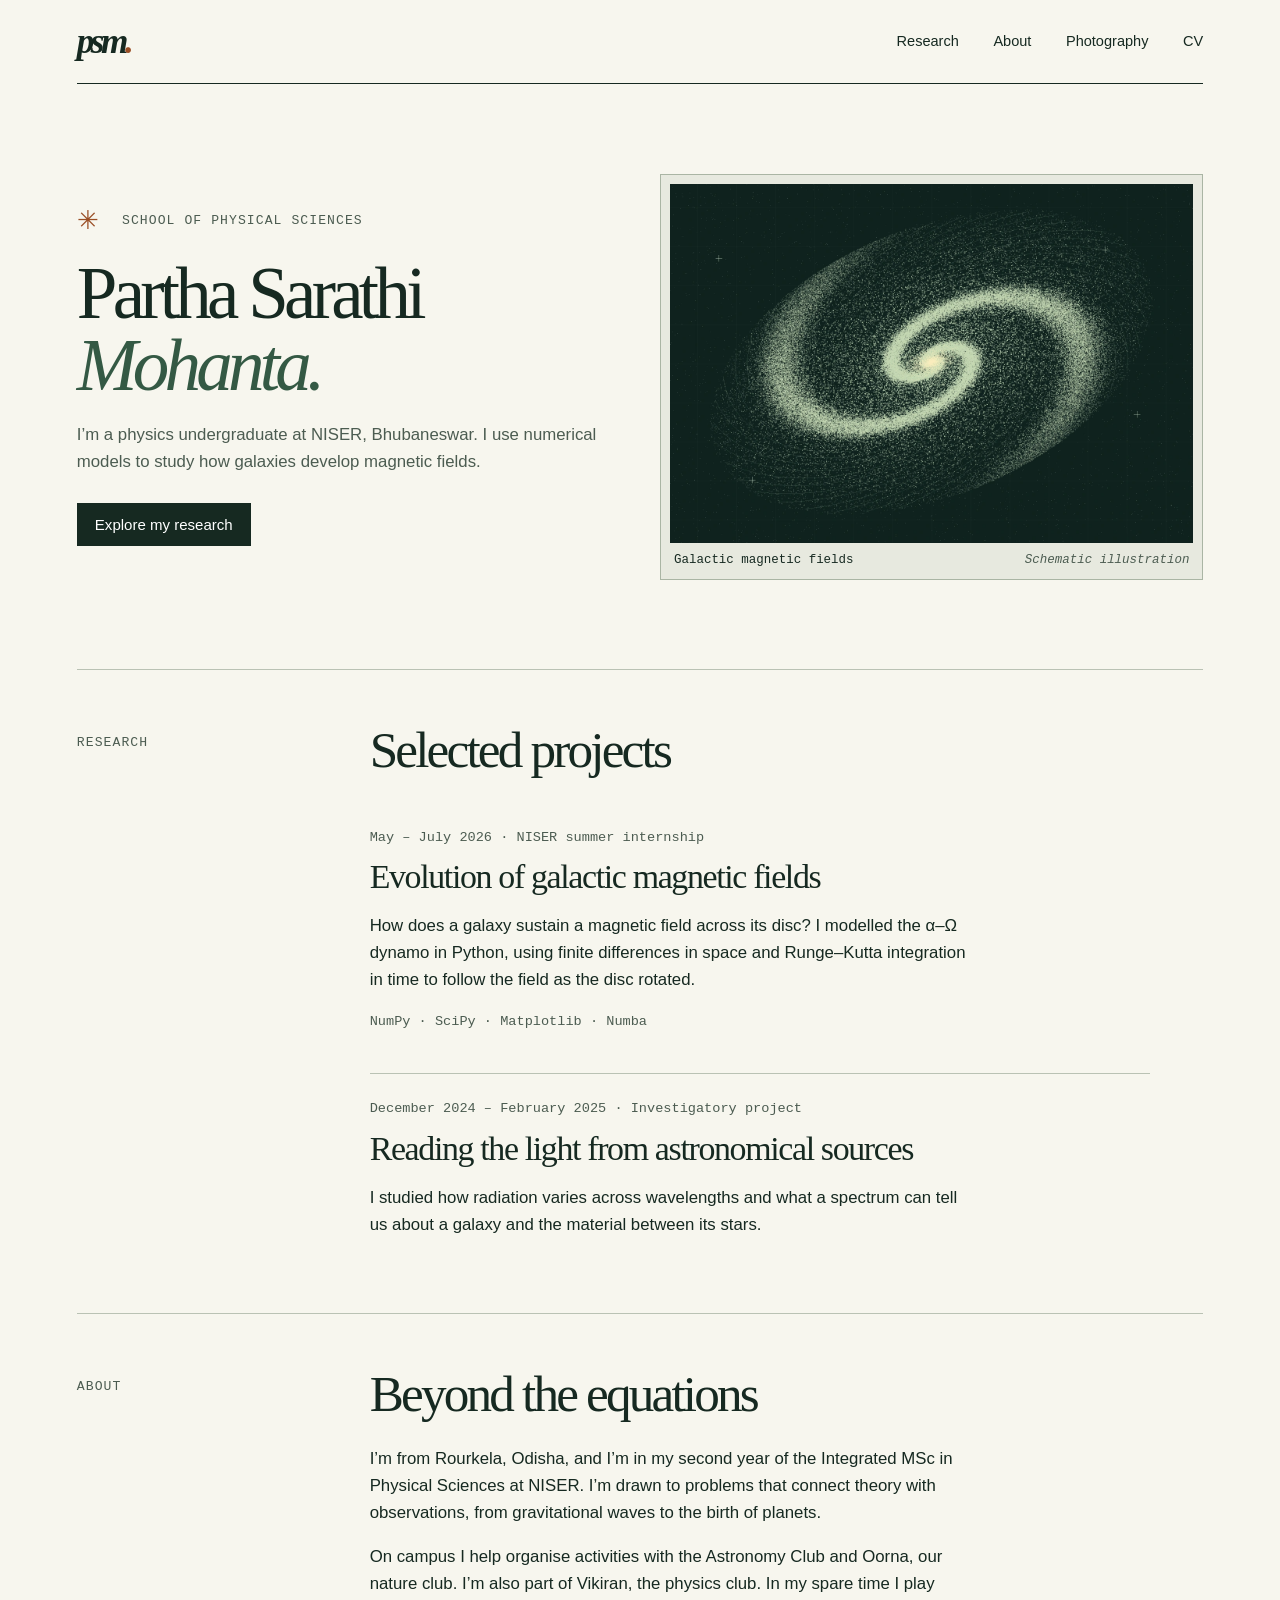
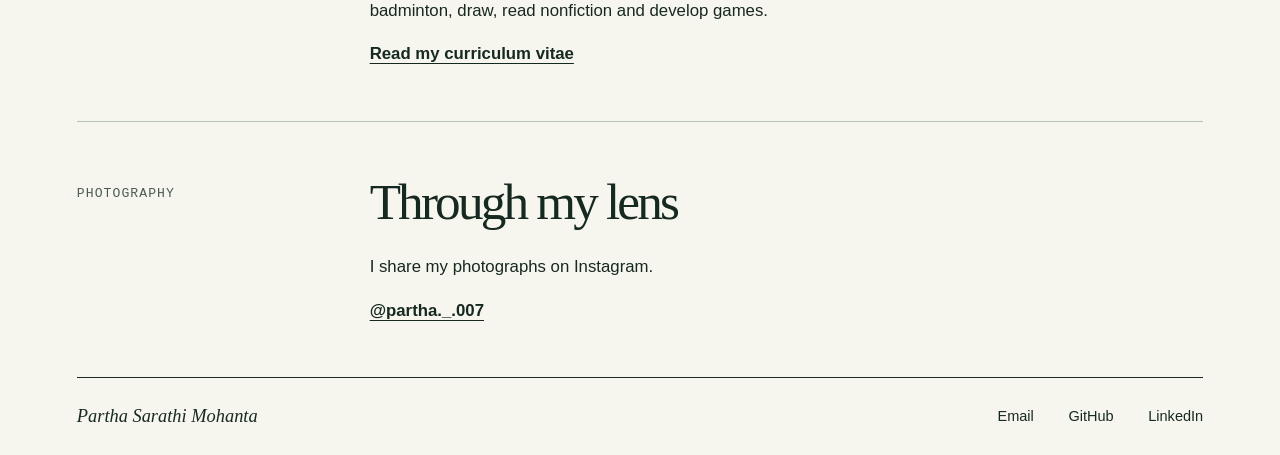
==== index.html @ 34f89f82 "Add personal portfolio, printable CV and galactic field illustration" ====
<!doctype html><html lang="en"><head><meta charset="utf-8"><meta name="viewport" content="width=device-width,initial-scale=1"><meta name="theme-color" content="#f7f6ee"><meta name="description" content="Partha Sarathi Mohanta studies computational astrophysics at NISER. Research, photography, and curriculum vitae."><title>Partha Sarathi Mohanta · Physics & Photography</title><link rel="stylesheet" href="style.css"></head><body>
<a class="skip" href="#main">Skip to content</a><header><a class="mark" href="index.html" aria-label="Partha Sarathi Mohanta home">psm<span>.</span></a><nav aria-label="Main"><a href="#research">Research</a><a href="#about">About</a><a href="#photography">Photography</a><a href="cv.html">CV</a></nav></header>
<main id="main"><section class="hero"><div class="intro"><p class="meta"><b class="cross">✳</b> School of Physical Sciences</p><h1>Partha Sarathi<br><em>Mohanta.</em></h1><p class="bio">I’m a physics undergraduate at NISER, Bhubaneswar. I use numerical models to study how galaxies develop magnetic fields.</p><a class="button" href="#research">Explore my research</a></div><figure><img width="1340" height="920" src="assets/spiral.webp" alt="Two pale spiral arms winding through a tilted galactic disc, traced by curved field lines."><figcaption><span>Galactic magnetic fields</span><i>Schematic illustration</i></figcaption></figure></section>
<section class="section" id="research"><p class="meta">Research</p><div><h2>Selected projects</h2><article><small>May – July 2026 · NISER summer internship</small><h3>Evolution of galactic magnetic fields</h3><p>How does a galaxy sustain a magnetic field across its disc? I modelled the α–Ω dynamo in Python, using finite differences in space and Runge–Kutta integration in time to follow the field as the disc rotated.</p><p class="methods">NumPy · SciPy · Matplotlib · Numba</p></article><article><small>December 2024 – February 2025 · Investigatory project</small><h3>Reading the light from astronomical sources</h3><p>I studied how radiation varies across wavelengths and what a spectrum can tell us about a galaxy and the material between its stars.</p></article></div></section>
<section class="section" id="about"><p class="meta">About</p><div><h2>Beyond the equations</h2><p>I’m from Rourkela, Odisha, and I’m in my second year of the Integrated MSc in Physical Sciences at NISER. I’m drawn to problems that connect theory with observations, from gravitational waves to the birth of planets.</p><p>On campus I help organise activities with the Astronomy Club and Oorna, our nature club. I’m also part of Vikiran, the physics club. In my spare time I play badminton, draw, read nonfiction and develop games.</p><a class="textlink" href="cv.html">Read my curriculum vitae</a></div></section>
<section class="section" id="photography"><p class="meta">Photography</p><div><h2>Through my lens</h2><p>I share my photographs on Instagram.</p><a class="textlink" href="https://www.instagram.com/partha._.007/">@partha._.007</a></div></section></main><footer><span>Partha Sarathi Mohanta</span><div><a href="mailto:parthas.mohanta@niser.ac.in">Email</a><a href="https://github.com/ParthaXD">GitHub</a><a href="https://www.linkedin.com/in/partha">LinkedIn</a></div></footer></body></html>
---- style.css ----
:root{--paper:#f7f6ee;--ink:#162921;--muted:#4c5c51;--line:#bac2b4;--accent:#9a4e25}*{box-sizing:border-box}body{margin:0 auto;max-width:1540px;padding:0 clamp(1.2rem,6vw,7rem);background:var(--paper);color:var(--ink);font:1.05rem/1.6 "Helvetica Neue",Arial,sans-serif}a{color:inherit;text-underline-offset:.25em}a:hover{color:var(--accent)}a:focus-visible{outline:3px solid #a45325;outline-offset:5px}.skip{position:absolute;top:-6em}.skip:focus{top:1em;background:white;z-index:1}header,footer,nav,footer div{display:flex;align-items:center;justify-content:space-between}header{min-height:84px;border-bottom:1px solid var(--ink)}.mark{font:bold italic 2.2rem/1 Georgia,serif;letter-spacing:-.1em;text-decoration:none}.mark span,.cross{color:var(--accent)}nav,footer div{gap:clamp(.8rem,2.7vw,2.8rem)}nav a,footer a{font-size:.91rem;text-decoration:none}.hero{display:grid;grid-template-columns:1fr 1.03fr;gap:5%;align-items:center;padding:clamp(3rem,7vw,7rem) 0}.meta,small,.methods,figcaption{font-family:"Courier New",monospace}.meta{font-size:.82rem;letter-spacing:.08em;text-transform:uppercase;color:var(--muted);margin:0}.cross{font:1.65rem/1 Georgia;vertical-align:middle;margin-right:.5em}h1,h2,h3{font-family:Georgia,"Times New Roman",serif;font-weight:400}h1{font-size:clamp(3.35rem,5.7vw,6.1rem);letter-spacing:-.065em;line-height:.98;margin:.34em 0 .28em}h1 em{font-weight:400;color:#345944}.bio{max-width:34em;color:var(--muted)}.button{display:inline-block;margin-top:.7em;padding:.65em 1.2em;background:var(--ink);color:white;text-decoration:none;font-size:.94rem}.button:hover{background:#395740;color:white}figure{margin:0;padding:9px 9px 0;background:#e7e9df;border:1px solid #aab5a4}figure img{display:block;width:100%;height:auto}figcaption{display:flex;justify-content:space-between;flex-wrap:wrap;gap:.2em .7em;padding:.65em .3em;font-size:.78rem}figcaption i{color:var(--muted)}.section{display:grid;grid-template-columns:26% 1fr;border-top:1px solid var(--line);padding:3.3rem 0;scroll-margin-top:1rem}.section>.meta{padding-top:.65em}.section>div{max-width:780px}h2{font-size:clamp(2.6rem,4vw,4rem);line-height:1.05;letter-spacing:-.055em;margin:0 0 .5em}h3{font-size:clamp(1.6rem,2.65vw,2.6rem);line-height:1.14;letter-spacing:-.04em;margin:.25em 0}article{padding:1.25rem 0 .3rem}article+article{border-top:1px solid var(--line);margin-top:1.4rem}small,.methods{font-size:.85rem;color:var(--muted)}p{max-width:65ch}.textlink{font-weight:600}.cv{max-width:800px;margin:3rem auto}.cv h1{font-size:3.4rem}.cv h2{font-size:2rem;margin-top:1.2em}footer{border-top:1px solid var(--ink);padding:1.6em 0;gap:1em;flex-wrap:wrap}footer>span{font:italic 1.15rem Georgia}@media(max-width:780px){.hero{grid-template-columns:1fr;gap:2rem}.section{grid-template-columns:1fr;gap:1rem}header{min-height:68px}h1{font-size:clamp(3.5rem,10vw,5rem)}figure{max-width:650px}nav a{font-size:.85rem}.section{padding:2.4rem 0}}@media(max-width:350px){header{align-items:flex-start;flex-direction:column;padding:.6rem 0;gap:.5rem}}@media print{header,footer,.skip,.print{display:none}body{background:white;font-size:10pt}.cv{margin:0}.cv h2{break-after:avoid}}
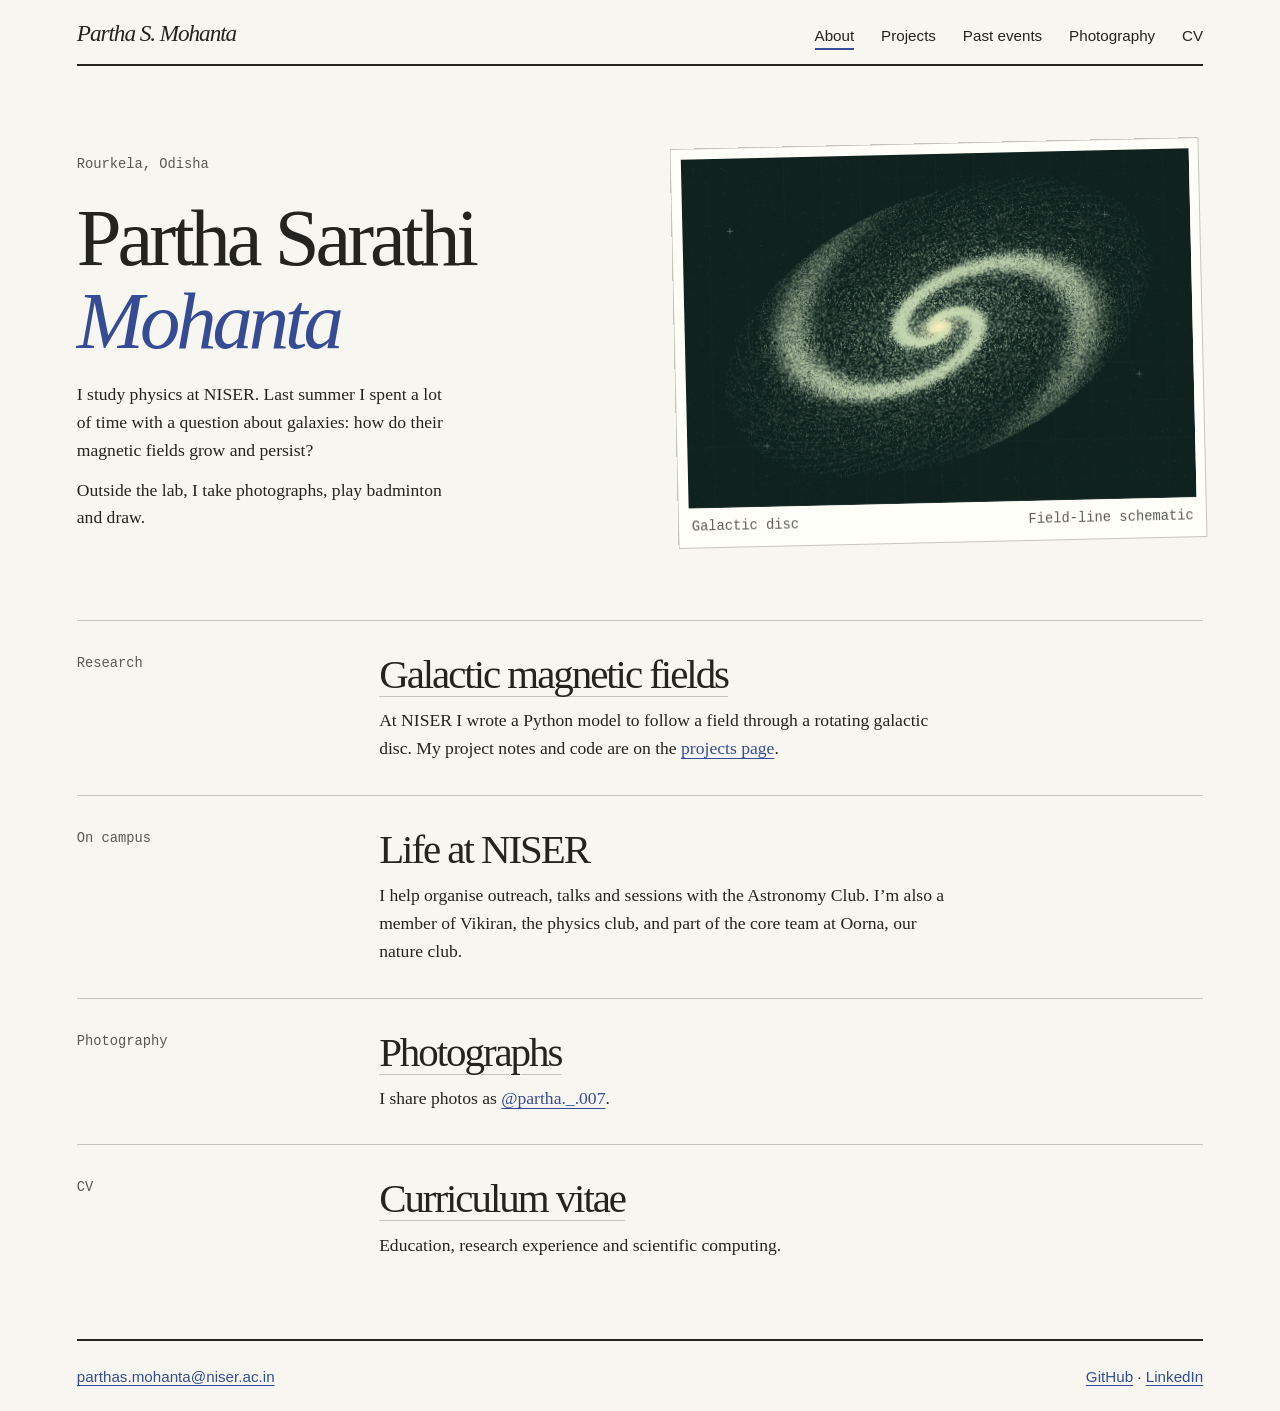
==== commit 30c52bba: "Rework portfolio navigation, add editable archives and remove grades" ====
--- a/index.html
+++ b/index.html
@@ -1,6 +1,35 @@
-<!doctype html><html lang="en"><head><meta charset="utf-8"><meta name="viewport" content="width=device-width,initial-scale=1"><meta name="theme-color" content="#f7f6ee"><meta name="description" content="Partha Sarathi Mohanta studies computational astrophysics at NISER. Research, photography, and curriculum vitae."><title>Partha Sarathi Mohanta · Physics & Photography</title><link rel="stylesheet" href="style.css"></head><body>
-<a class="skip" href="#main">Skip to content</a><header><a class="mark" href="index.html" aria-label="Partha Sarathi Mohanta home">psm<span>.</span></a><nav aria-label="Main"><a href="#research">Research</a><a href="#about">About</a><a href="#photography">Photography</a><a href="cv.html">CV</a></nav></header>
-<main id="main"><section class="hero"><div class="intro"><p class="meta"><b class="cross">✳</b> School of Physical Sciences</p><h1>Partha Sarathi<br><em>Mohanta.</em></h1><p class="bio">I’m a physics undergraduate at NISER, Bhubaneswar. I use numerical models to study how galaxies develop magnetic fields.</p><a class="button" href="#research">Explore my research</a></div><figure><img width="1340" height="920" src="assets/spiral.webp" alt="Two pale spiral arms winding through a tilted galactic disc, traced by curved field lines."><figcaption><span>Galactic magnetic fields</span><i>Schematic illustration</i></figcaption></figure></section>
-<section class="section" id="research"><p class="meta">Research</p><div><h2>Selected projects</h2><article><small>May – July 2026 · NISER summer internship</small><h3>Evolution of galactic magnetic fields</h3><p>How does a galaxy sustain a magnetic field across its disc? I modelled the α–Ω dynamo in Python, using finite differences in space and Runge–Kutta integration in time to follow the field as the disc rotated.</p><p class="methods">NumPy · SciPy · Matplotlib · Numba</p></article><article><small>December 2024 – February 2025 · Investigatory project</small><h3>Reading the light from astronomical sources</h3><p>I studied how radiation varies across wavelengths and what a spectrum can tell us about a galaxy and the material between its stars.</p></article></div></section>
-<section class="section" id="about"><p class="meta">About</p><div><h2>Beyond the equations</h2><p>I’m from Rourkela, Odisha, and I’m in my second year of the Integrated MSc in Physical Sciences at NISER. I’m drawn to problems that connect theory with observations, from gravitational waves to the birth of planets.</p><p>On campus I help organise activities with the Astronomy Club and Oorna, our nature club. I’m also part of Vikiran, the physics club. In my spare time I play badminton, draw, read nonfiction and develop games.</p><a class="textlink" href="cv.html">Read my curriculum vitae</a></div></section>
-<section class="section" id="photography"><p class="meta">Photography</p><div><h2>Through my lens</h2><p>I share my photographs on Instagram.</p><a class="textlink" href="https://www.instagram.com/partha._.007/">@partha._.007</a></div></section></main><footer><span>Partha Sarathi Mohanta</span><div><a href="mailto:parthas.mohanta@niser.ac.in">Email</a><a href="https://github.com/ParthaXD">GitHub</a><a href="https://www.linkedin.com/in/partha">LinkedIn</a></div></footer></body></html>
+<!doctype html>
+<html lang="en">
+<head>
+  <meta charset="utf-8">
+  <meta name="viewport" content="width=device-width, initial-scale=1">
+  <meta name="theme-color" content="#f8f6f0">
+  <title>About · Partha Sarathi Mohanta</title>
+  <link rel="stylesheet" href="style.css?v=2">
+</head>
+<body>
+<a class="skip" href="#main">Skip to content</a>
+<header>
+  <a class="signature" href="index.html">Partha S. Mohanta</a>
+  <nav aria-label="Main navigation"><a href="index.html" aria-current="page">About</a> <a href="projects.html">Projects</a> <a href="events.html">Past events</a> <a href="photography.html">Photography</a> <a href="cv.html">CV</a></nav>
+</header>
+<main id="main">
+<div class="cover">
+  <div class="lede"><p class="dateline">Rourkela, Odisha</p>
+    <h1>Partha Sarathi<br><em>Mohanta</em></h1>
+    <p>I study physics at NISER. Last summer I spent a lot of time with a question about galaxies: how do their magnetic fields grow and persist?</p>
+    <p>Outside the lab, I take photographs, play badminton and draw.</p>
+  </div>
+  <figure class="plate"><div class="print"><img src="assets/spiral.webp" width="1340" height="920" alt="Schematic of a galactic disc with two spiral arms and curved magnetic field lines"></div>
+    <figcaption>Galactic disc <span>Field-line schematic</span></figcaption></figure>
+</div>
+<section class="line" id="research"><p class="dateline">Research</p><div>
+  <h2><a href="projects.html">Galactic magnetic fields</a></h2><p>At NISER I wrote a Python model to follow a field through a rotating galactic disc. My project notes and code are on the <a href="projects.html">projects page</a>.</p>
+</div></section>
+<section class="line" id="about"><p class="dateline">On campus</p><div><h2>Life at NISER</h2><p>I help organise outreach, talks and sessions with the Astronomy Club. I’m also a member of Vikiran, the physics club, and part of the core team at Oorna, our nature club.</p></div></section>
+<section class="line" id="photography"><p class="dateline">Photography</p><div><h2><a href="photography.html">Photographs</a></h2><p>I share photos as <a href="https://www.instagram.com/partha._.007/">@partha._.007</a>.</p></div></section>
+<section class="line"><p class="dateline">CV</p><div><h2><a href="cv.html">Curriculum vitae</a></h2><p>Education, research experience and scientific computing.</p></div></section>
+</main>
+<footer><a href="mailto:parthas.mohanta@niser.ac.in">parthas.mohanta@niser.ac.in</a><div><a href="https://github.com/ParthaXD">GitHub</a> · <a href="https://www.linkedin.com/in/partha">LinkedIn</a></div></footer>
+</body>
+</html>
--- a/style.css
+++ b/style.css
@@ -1 +1,76 @@
-:root{--paper:#f7f6ee;--ink:#162921;--muted:#4c5c51;--line:#bac2b4;--accent:#9a4e25}*{box-sizing:border-box}body{margin:0 auto;max-width:1540px;padding:0 clamp(1.2rem,6vw,7rem);background:var(--paper);color:var(--ink);font:1.05rem/1.6 "Helvetica Neue",Arial,sans-serif}a{color:inherit;text-underline-offset:.25em}a:hover{color:var(--accent)}a:focus-visible{outline:3px solid #a45325;outline-offset:5px}.skip{position:absolute;top:-6em}.skip:focus{top:1em;background:white;z-index:1}header,footer,nav,footer div{display:flex;align-items:center;justify-content:space-between}header{min-height:84px;border-bottom:1px solid var(--ink)}.mark{font:bold italic 2.2rem/1 Georgia,serif;letter-spacing:-.1em;text-decoration:none}.mark span,.cross{color:var(--accent)}nav,footer div{gap:clamp(.8rem,2.7vw,2.8rem)}nav a,footer a{font-size:.91rem;text-decoration:none}.hero{display:grid;grid-template-columns:1fr 1.03fr;gap:5%;align-items:center;padding:clamp(3rem,7vw,7rem) 0}.meta,small,.methods,figcaption{font-family:"Courier New",monospace}.meta{font-size:.82rem;letter-spacing:.08em;text-transform:uppercase;color:var(--muted);margin:0}.cross{font:1.65rem/1 Georgia;vertical-align:middle;margin-right:.5em}h1,h2,h3{font-family:Georgia,"Times New Roman",serif;font-weight:400}h1{font-size:clamp(3.35rem,5.7vw,6.1rem);letter-spacing:-.065em;line-height:.98;margin:.34em 0 .28em}h1 em{font-weight:400;color:#345944}.bio{max-width:34em;color:var(--muted)}.button{display:inline-block;margin-top:.7em;padding:.65em 1.2em;background:var(--ink);color:white;text-decoration:none;font-size:.94rem}.button:hover{background:#395740;color:white}figure{margin:0;padding:9px 9px 0;background:#e7e9df;border:1px solid #aab5a4}figure img{display:block;width:100%;height:auto}figcaption{display:flex;justify-content:space-between;flex-wrap:wrap;gap:.2em .7em;padding:.65em .3em;font-size:.78rem}figcaption i{color:var(--muted)}.section{display:grid;grid-template-columns:26% 1fr;border-top:1px solid var(--line);padding:3.3rem 0;scroll-margin-top:1rem}.section>.meta{padding-top:.65em}.section>div{max-width:780px}h2{font-size:clamp(2.6rem,4vw,4rem);line-height:1.05;letter-spacing:-.055em;margin:0 0 .5em}h3{font-size:clamp(1.6rem,2.65vw,2.6rem);line-height:1.14;letter-spacing:-.04em;margin:.25em 0}article{padding:1.25rem 0 .3rem}article+article{border-top:1px solid var(--line);margin-top:1.4rem}small,.methods{font-size:.85rem;color:var(--muted)}p{max-width:65ch}.textlink{font-weight:600}.cv{max-width:800px;margin:3rem auto}.cv h1{font-size:3.4rem}.cv h2{font-size:2rem;margin-top:1.2em}footer{border-top:1px solid var(--ink);padding:1.6em 0;gap:1em;flex-wrap:wrap}footer>span{font:italic 1.15rem Georgia}@media(max-width:780px){.hero{grid-template-columns:1fr;gap:2rem}.section{grid-template-columns:1fr;gap:1rem}header{min-height:68px}h1{font-size:clamp(3.5rem,10vw,5rem)}figure{max-width:650px}nav a{font-size:.85rem}.section{padding:2.4rem 0}}@media(max-width:350px){header{align-items:flex-start;flex-direction:column;padding:.6rem 0;gap:.5rem}}@media print{header,footer,.skip,.print{display:none}body{background:white;font-size:10pt}.cv{margin:0}.cv h2{break-after:avoid}}
+:root {
+  --ink: #23231f;
+  --paper: #f8f6f0;
+  --blue: #354c94;
+  --muted: #575952;
+  --rule: #c6c5bb;
+}
+* { box-sizing: border-box; }
+body { max-width: 1330px; margin: auto; padding: 0 clamp(1.2rem,6vw,6rem); background: var(--paper); color: var(--ink); font: 1.1rem/1.58 Georgia, serif; }
+a { color: var(--blue); text-underline-offset: .2em; }
+a:hover { text-decoration-thickness: 2px; }
+a:focus-visible, button:focus-visible { outline: 2px solid var(--blue); outline-offset: 4px; }
+.skip { position: absolute; top: -5rem; }
+.skip:focus { top: 0; background: white; z-index: 2; }
+header, nav, footer, figcaption { display: flex; align-items: baseline; justify-content: space-between; gap: 1rem; }
+header { padding: 1.25rem 0 .9rem; border-bottom: 2px solid var(--ink); flex-wrap: wrap; }
+.signature { font: italic 1.45rem Georgia,serif; letter-spacing: -.045em; color: var(--ink); text-decoration: none; }
+nav { flex-wrap: wrap; gap: .35rem clamp(.8rem,2.1vw,2.4rem); }
+nav a, footer, button { font: .95rem/1.65 Arial, sans-serif; }
+nav a { position: relative; text-decoration: none; color: var(--ink); }
+nav a::after { content: ''; display: block; height: 2px; background: var(--blue); transform: scaleX(0); transform-origin: left; transition: transform .24s ease; }
+nav a:hover::after, nav a[aria-current]::after { transform: scaleX(1); }
+main { min-height: 66vh; }
+.cover { display: grid; grid-template-columns: 1fr 1fr; align-items: center; gap: 6%; padding: clamp(3rem,6vw,6rem) 0; }
+h1, h2, p, figure { margin: 0; }
+h1, h2 { font-weight: normal; line-height: 1.03; letter-spacing: -.05em; }
+h1 { font-size: clamp(3.5rem,6.3vw,6.8rem); }
+h1 em { color: var(--blue); }
+.title { margin: .85em 0 .5em; }
+h2 { font-size: clamp(1.8rem,3.2vw,3rem); }
+h2 a { color: inherit; text-decoration-thickness: 1px; text-decoration-color: var(--rule); }
+p { max-width: 66ch; }
+p + p, h2 + p, p + button { margin-top: .75rem; }
+.lede h1 { margin: .24em 0; }
+.lede > p { max-width: 42ch; }
+.dateline, figcaption { color: var(--muted); font: .86rem/1.6 "Courier New",monospace; }
+.plate { padding: .6rem .6rem 0; border: 1px solid var(--rule); background: #fffef9; transform: rotate(-1.3deg); }
+.print { overflow: hidden; }
+img { display: block; width: 100%; height: auto; }
+figcaption { padding: .55rem .2rem; flex-wrap: wrap; gap: 0 .8rem; }
+.line { display: grid; grid-template-columns: minmax(9rem,24%) 1fr; gap: 2rem; border-top: 1px solid var(--rule); padding: 2rem 0; }
+.line a:not(h2 a) { display: inline-block; }
+.line p + a { margin-top: .7rem; }
+.gallery { display: grid; grid-template-columns: repeat(auto-fit,minmax(min(100%,18rem),1fr)); gap: 2rem; margin: 2rem 0; align-items: start; }
+.gallery a { display: block; overflow: hidden; }
+.gallery img { transition: transform .4s; }
+.gallery a:hover img { transform: scale(1.025); }
+.empty, .photo-intro { border-top: 1px solid var(--rule); padding-top: 1rem; }
+.entries:has(article) + .empty { display: none; }
+.cv { max-width: 760px; margin: auto; }
+.cv h2 { border-top: 1px solid var(--rule); padding-top: 1rem; margin-top: 1.2em; }
+.byline { font-size: 1.5rem; }
+button { padding: .35rem 1rem; background: transparent; border: 1px solid var(--blue); color: var(--blue); cursor: pointer; }
+footer { flex-wrap: wrap; margin-top: 3rem; padding: 1.4rem 0; border-top: 2px solid var(--ink); }
+@media (prefers-reduced-motion: no-preference) {
+  main { animation: enter .5s ease-out both; }
+  .plate { animation: settle 1s ease-out both; }
+  .plate img { animation: drift 3.5s ease-out both; }
+  @keyframes enter { from { opacity: .2; transform: translateY(9px); } }
+  @keyframes settle { from { transform: rotate(.8deg) translateY(12px); } }
+  @keyframes drift { from { transform: scale(1.08); } }
+}
+@media (prefers-reduced-motion: reduce) { *, *::after { transition: none !important; } }
+@media (max-width: 720px) {
+  header { gap: .6rem; }
+  nav { width: 100%; justify-content: flex-start; }
+  .cover, .line { grid-template-columns: 1fr; gap: 1rem; }
+  .plate { margin-top: 1rem; }
+  .line { padding: 1.4rem 0; }
+}
+@media print {
+  header, footer, button, .skip { display: none; }
+  body { background: white; font-size: 11pt; padding: 0; }
+  main { animation: none; }
+  .cv h2 { break-after: avoid; font-size: 18pt; }
+}
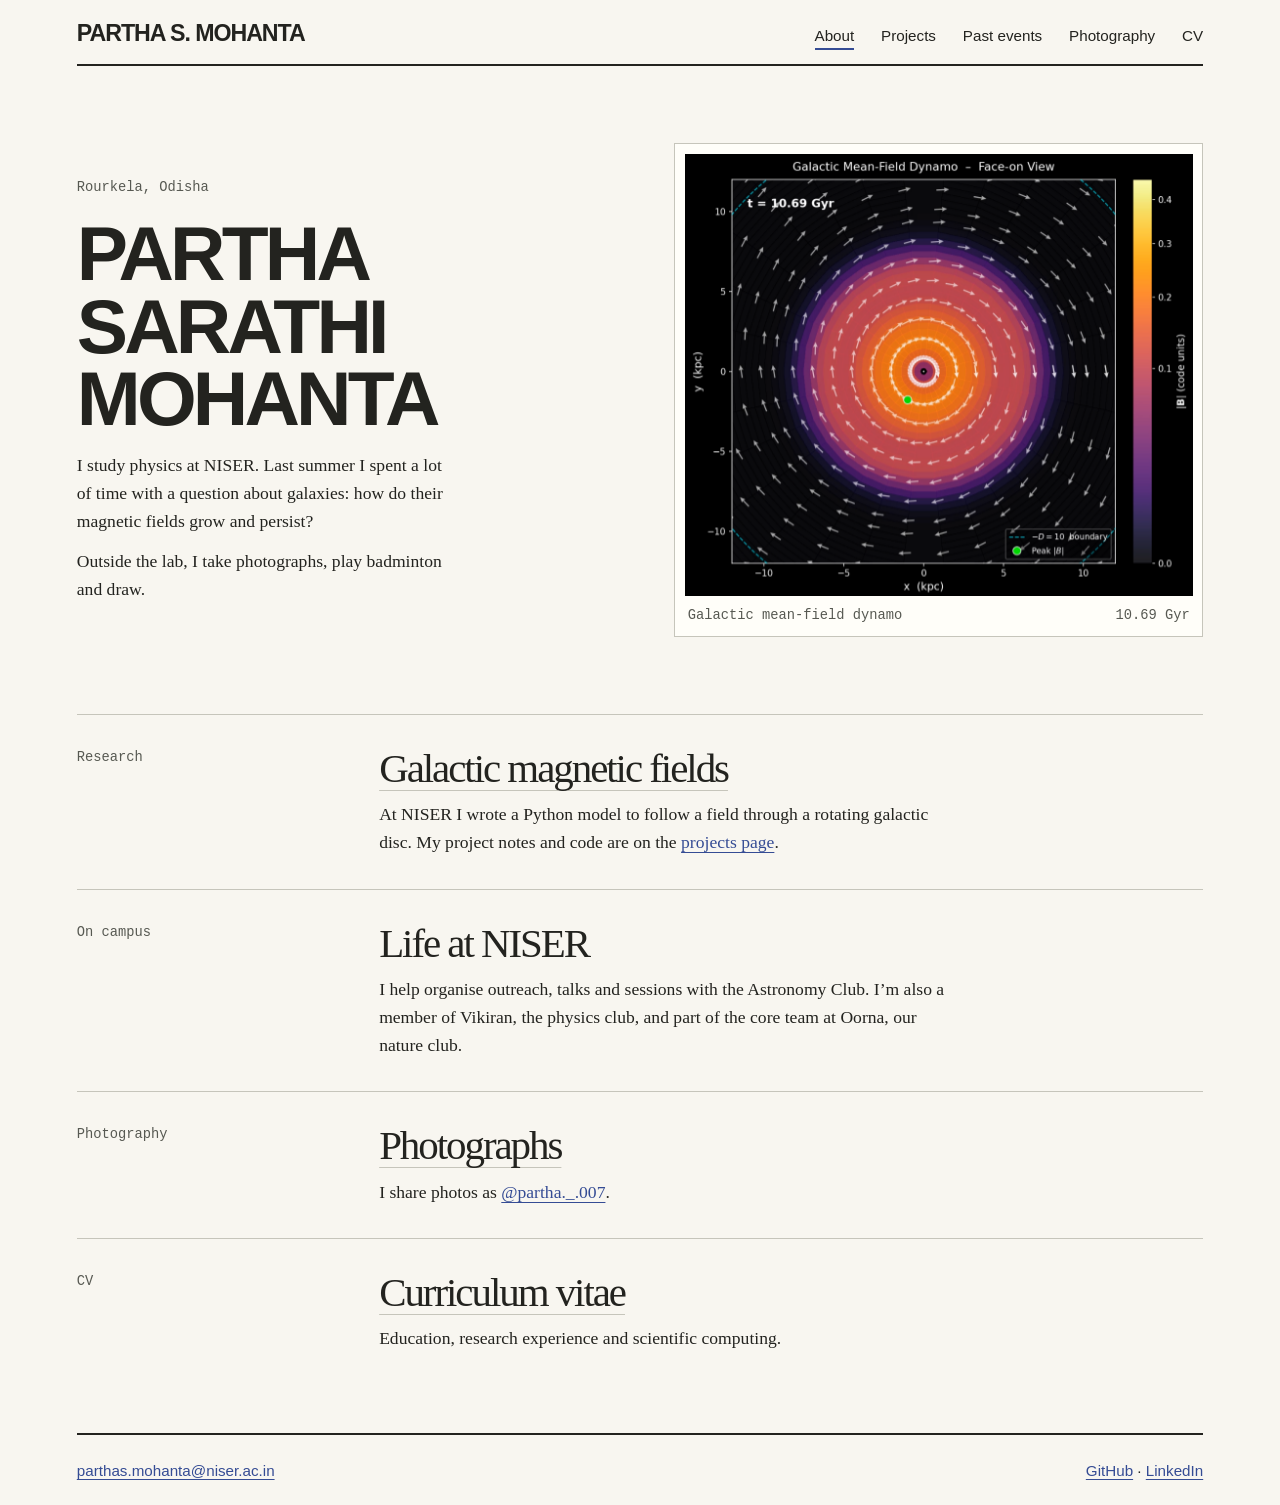
==== commit 2aba00dc: "Feature the galactic dynamo plot and add five photo and event slots each" ====
--- a/index.html
+++ b/index.html
@@ -5,7 +5,7 @@
   <meta name="viewport" content="width=device-width, initial-scale=1">
   <meta name="theme-color" content="#f8f6f0">
   <title>About · Partha Sarathi Mohanta</title>
-  <link rel="stylesheet" href="style.css?v=2">
+  <link rel="stylesheet" href="style.css?v=3">
 </head>
 <body>
 <a class="skip" href="#main">Skip to content</a>
@@ -16,12 +16,12 @@
 <main id="main">
 <div class="cover">
   <div class="lede"><p class="dateline">Rourkela, Odisha</p>
-    <h1>Partha Sarathi<br><em>Mohanta</em></h1>
+    <h1 class="name">Partha<br>Sarathi<br>Mohanta</h1>
     <p>I study physics at NISER. Last summer I spent a lot of time with a question about galaxies: how do their magnetic fields grow and persist?</p>
     <p>Outside the lab, I take photographs, play badminton and draw.</p>
   </div>
-  <figure class="plate"><div class="print"><img src="assets/spiral.webp" width="1340" height="920" alt="Schematic of a galactic disc with two spiral arms and curved magnetic field lines"></div>
-    <figcaption>Galactic disc <span>Field-line schematic</span></figcaption></figure>
+  <figure class="plate"><a class="print" href="assets/galactic-dynamo.webp" aria-label="Open full-size dynamo plot"><img src="assets/galactic-dynamo.webp" width="1040" height="906" alt="Face-on magnetic field at 10.69 Gyr, with arrows tracing the field and colour indicating its strength."></a>
+    <figcaption>Galactic mean-field dynamo <span>10.69 Gyr</span></figcaption></figure>
 </div>
 <section class="line" id="research"><p class="dateline">Research</p><div>
   <h2><a href="projects.html">Galactic magnetic fields</a></h2><p>At NISER I wrote a Python model to follow a field through a rotating galactic disc. My project notes and code are on the <a href="projects.html">projects page</a>.</p>
--- a/style.css
+++ b/style.css
@@ -74,3 +74,19 @@
   main { animation: none; }
   .cv h2 { break-after: avoid; font-size: 18pt; }
 }
+
+.name, .signature, .byline {
+  font-family: "Arial Black", "Helvetica Neue", Arial, sans-serif;
+  font-style: normal;
+  font-weight: 900;
+  text-transform: uppercase;
+}
+.name { font-size: clamp(2.9rem, 6vw, 5.8rem); line-height: .94; }
+.print { display: block; }
+.plate { transform: none; }
+.photo-slot { border: 1px solid var(--rule); padding: .45rem; }
+.blank-print {
+  aspect-ratio: 4 / 3;
+  background: repeating-linear-gradient(135deg, #eeede6 0 8px, #e4e3db 8px 9px);
+}
+.event-slot h2 { font-size: 1.5rem; color: var(--muted); }
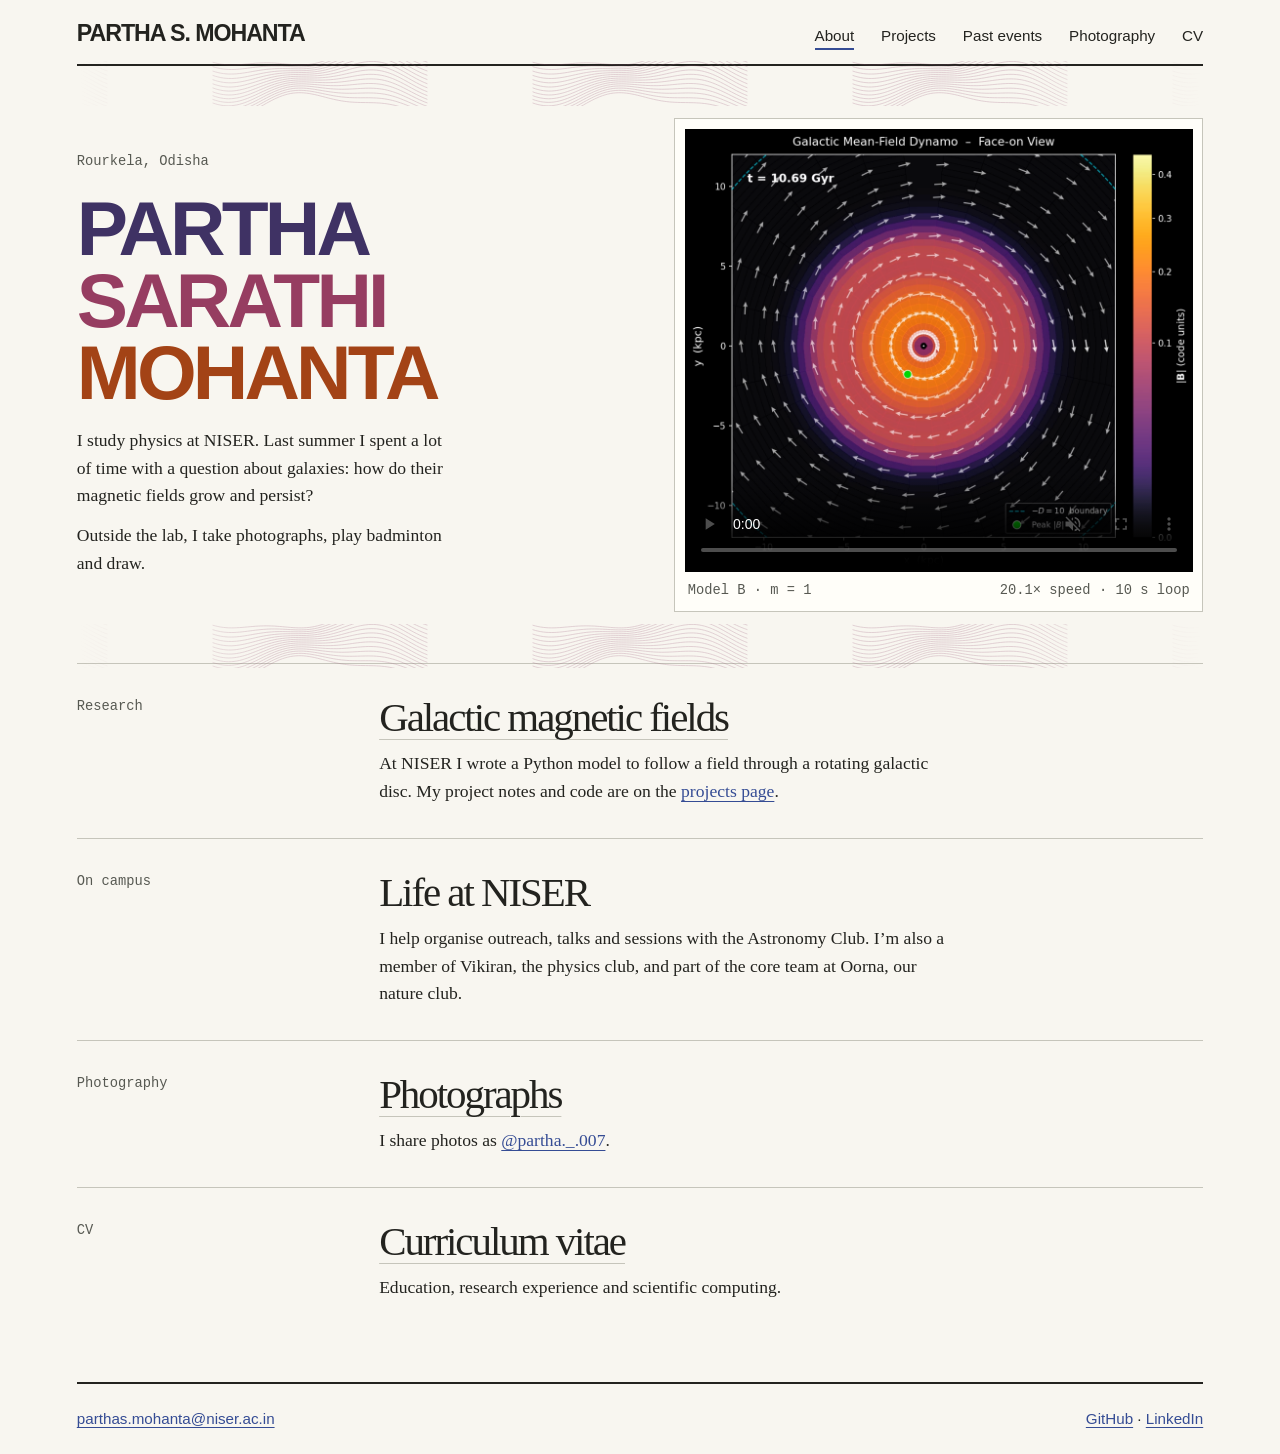
==== commit d4434781: "Loop the full dynamo simulation in ten seconds and animate homepage contours" ====
--- a/index.html
+++ b/index.html
@@ -5,9 +5,9 @@
   <meta name="viewport" content="width=device-width, initial-scale=1">
   <meta name="theme-color" content="#f8f6f0">
   <title>About · Partha Sarathi Mohanta</title>
-  <link rel="stylesheet" href="style.css?v=3">
+  <link rel="stylesheet" href="style.css?v=4">
 </head>
-<body>
+<body class="home">
 <a class="skip" href="#main">Skip to content</a>
 <header>
   <a class="signature" href="index.html">Partha S. Mohanta</a>
@@ -16,12 +16,23 @@
 <main id="main">
 <div class="cover">
   <div class="lede"><p class="dateline">Rourkela, Odisha</p>
-    <h1 class="name">Partha<br>Sarathi<br>Mohanta</h1>
+    <h1 class="name"><span>Partha</span> <span>Sarathi</span> <span>Mohanta</span></h1>
     <p>I study physics at NISER. Last summer I spent a lot of time with a question about galaxies: how do their magnetic fields grow and persist?</p>
     <p>Outside the lab, I take photographs, play badminton and draw.</p>
   </div>
-  <figure class="plate"><a class="print" href="assets/galactic-dynamo.webp" aria-label="Open full-size dynamo plot"><img src="assets/galactic-dynamo.webp" width="1040" height="906" alt="Face-on magnetic field at 10.69 Gyr, with arrows tracing the field and colour indicating its strength."></a>
-    <figcaption>Galactic mean-field dynamo <span>10.69 Gyr</span></figcaption></figure>
+  <figure class="plate">
+    <video id="dynamo" width="960" height="840" poster="assets/galactic-dynamo.webp" controls muted loop playsinline preload="metadata" aria-label="Face-on galactic mean-field dynamo simulation, Model B, m equals one">
+      <source src="assets/dynamo-loop.mp4" type="video/mp4">
+      <a href="assets/dynamo-loop.mp4">Watch the dynamo simulation</a>
+    </video>
+    <figcaption>Model B · m = 1 <span>20.1× speed · 10 s loop</span></figcaption>
+  </figure>
+  <script>
+    const video = document.getElementById('dynamo');
+    const motion = matchMedia('(prefers-reduced-motion: reduce)');
+    if (!motion.matches) video.play().catch(() => {});
+    motion.addEventListener('change', () => { if (motion.matches) video.pause(); });
+  </script>
 </div>
 <section class="line" id="research"><p class="dateline">Research</p><div>
   <h2><a href="projects.html">Galactic magnetic fields</a></h2><p>At NISER I wrote a Python model to follow a field through a rotating galactic disc. My project notes and code are on the <a href="projects.html">projects page</a>.</p>
--- a/style.css
+++ b/style.css
@@ -90,3 +90,36 @@
   background: repeating-linear-gradient(135deg, #eeede6 0 8px, #e4e3db 8px 9px);
 }
 .event-slot h2 { font-size: 1.5rem; color: var(--muted); }
+
+.home .name span { display: block; color: #3f3264; }
+.home .name span:nth-child(2) { color: #963d61; }
+.home .name span:last-child { color: #a34316; }
+.plate video { display: block; width: 100%; height: auto; background: #090812; }
+.home .cover {
+  position: relative;
+  padding-block: clamp(2rem, 4vw, 4rem);
+}
+.home .cover::before, .home .cover::after {
+  content: '';
+  pointer-events: none;
+  position: absolute;
+  height: 2.8rem;
+  left: 0;
+  right: 0;
+  background: url('assets/contours.svg') center / 320px 94px repeat-x;
+  opacity: .4;
+  mask-image: linear-gradient(to right, transparent, black 17%, black 83%, transparent);
+}
+.home .cover::before { top: -.35rem; }
+.home .cover::after { bottom: -.35rem; }
+@media (max-width: 720px) {
+  .home .cover::before, .home .cover::after { height: 1.6rem; }
+}
+@media (prefers-reduced-motion: no-preference) {
+  .home .cover::before { animation: field-scroll 26s linear 2; }
+  .home .cover::after { animation: field-scroll 32s linear 2 reverse; }
+  @keyframes field-scroll {
+    from { background-position-x: 0; }
+    to { background-position-x: 320px; }
+  }
+}
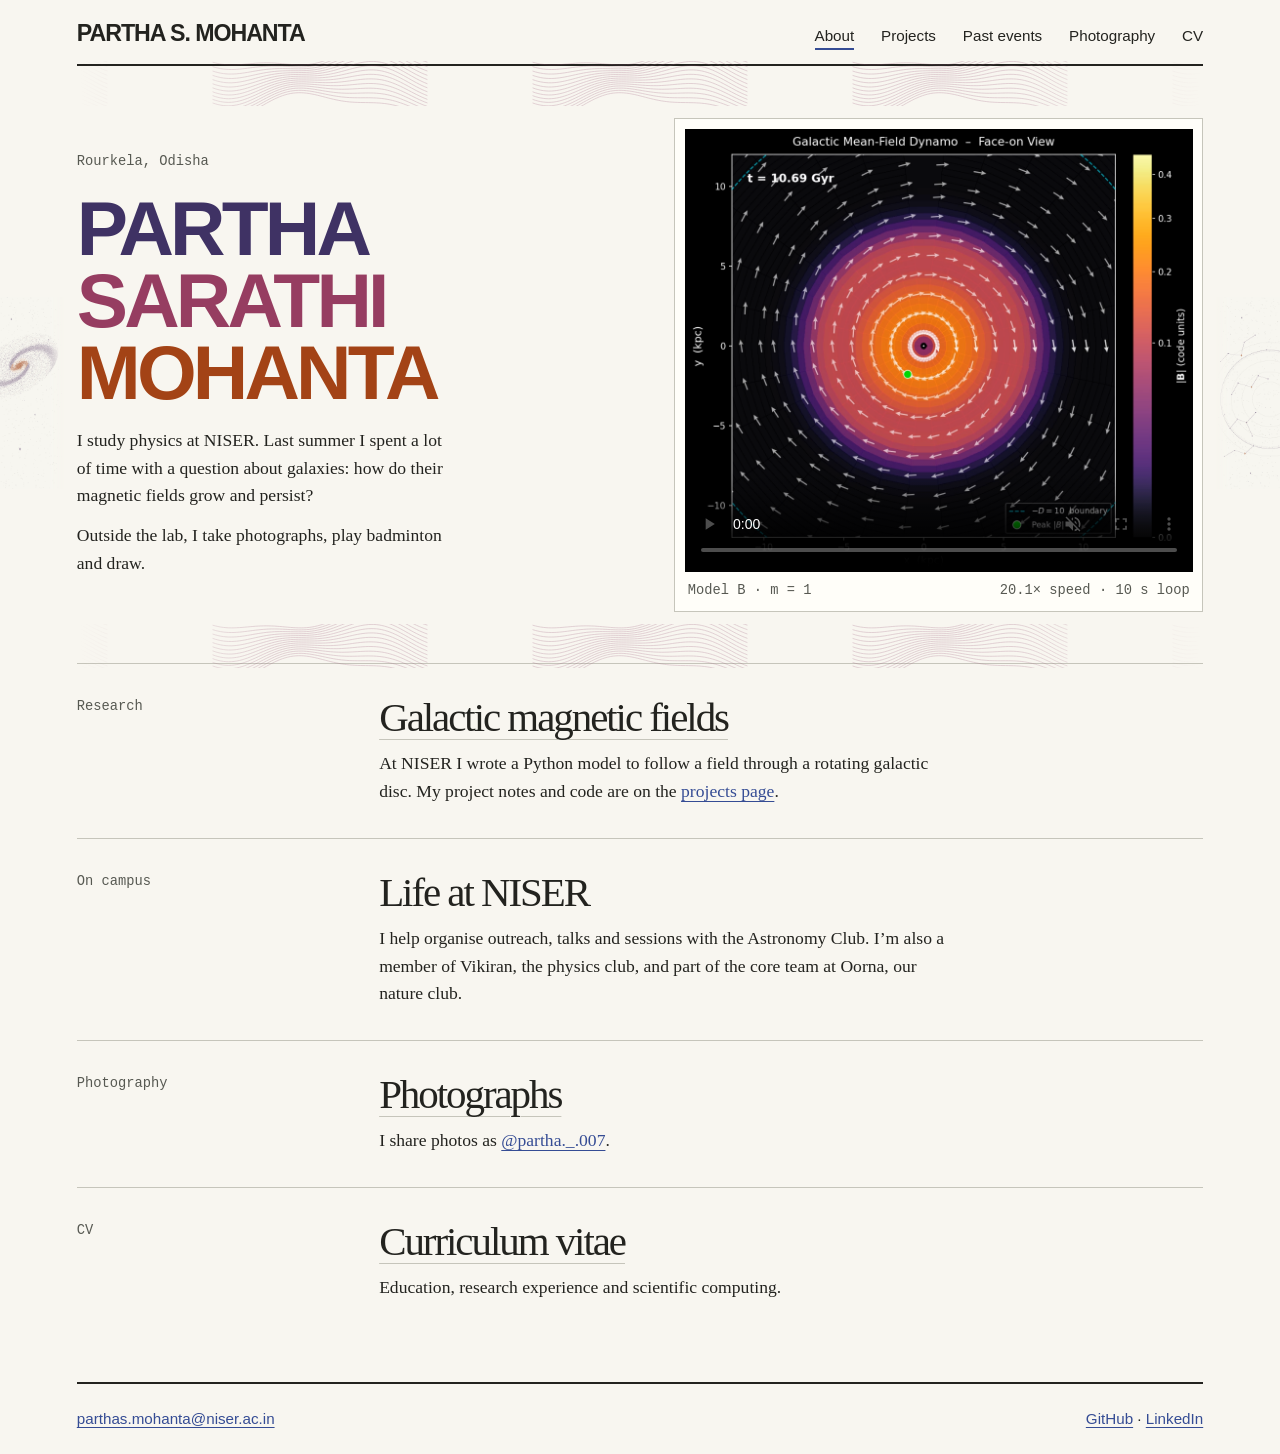
==== commit ac520ec3: "Illustrate the homepage margins with spiral arms and a moving sky chart" ====
--- a/index.html
+++ b/index.html
@@ -5,7 +5,7 @@
   <meta name="viewport" content="width=device-width, initial-scale=1">
   <meta name="theme-color" content="#f8f6f0">
   <title>About · Partha Sarathi Mohanta</title>
-  <link rel="stylesheet" href="style.css?v=4">
+  <link rel="stylesheet" href="style.css?v=6">
 </head>
 <body class="home">
 <a class="skip" href="#main">Skip to content</a>
--- a/style.css
+++ b/style.css
@@ -123,3 +123,45 @@
     to { background-position-x: 320px; }
   }
 }
+.journal-photo img { aspect-ratio: 3 / 4; object-fit: contain; background: #19171b; }
+.journal-photo figcaption { border-bottom: 1px solid var(--rule); }
+.journal-photo > p { margin-top: .45rem; font-size: 1rem; }
+
+/* Printed sky plates occupy only the two outer margins of the homepage. */
+@media screen and (min-width: 68rem) {
+  .home::before, .home::after {
+    content: "";
+    position: fixed;
+    inset-block: 0;
+    width: max(5vw, calc((100% - 1330px) / 2 + clamp(1.2rem, 6vw, 6rem) - 1rem));
+    pointer-events: none;
+    background-repeat: no-repeat;
+    background-size: 100% auto;
+    background-position: center 42%;
+    z-index: -1;
+  }
+  .home { isolation: isolate; }
+  .home::before {
+    left: 0;
+    background-image: url("assets/margin-spiral.webp");
+    mask-image: linear-gradient(to right, black 78%, transparent);
+  }
+  .home::after {
+    right: 0;
+    background-image: url("assets/margin-sky.webp");
+    mask-image: linear-gradient(to left, black 78%, transparent);
+  }
+}
+@supports (animation-timeline: scroll()) {
+  @media screen and (min-width: 68rem) and (prefers-reduced-motion: no-preference) {
+    .home::before, .home::after {
+      animation: chart-drift linear both;
+      animation-timeline: scroll(root);
+    }
+    .home::after { animation-direction: reverse; }
+    @keyframes chart-drift {
+      from { background-position-y: calc(42% - 32px); }
+      to { background-position-y: calc(42% + 32px); }
+    }
+  }
+}
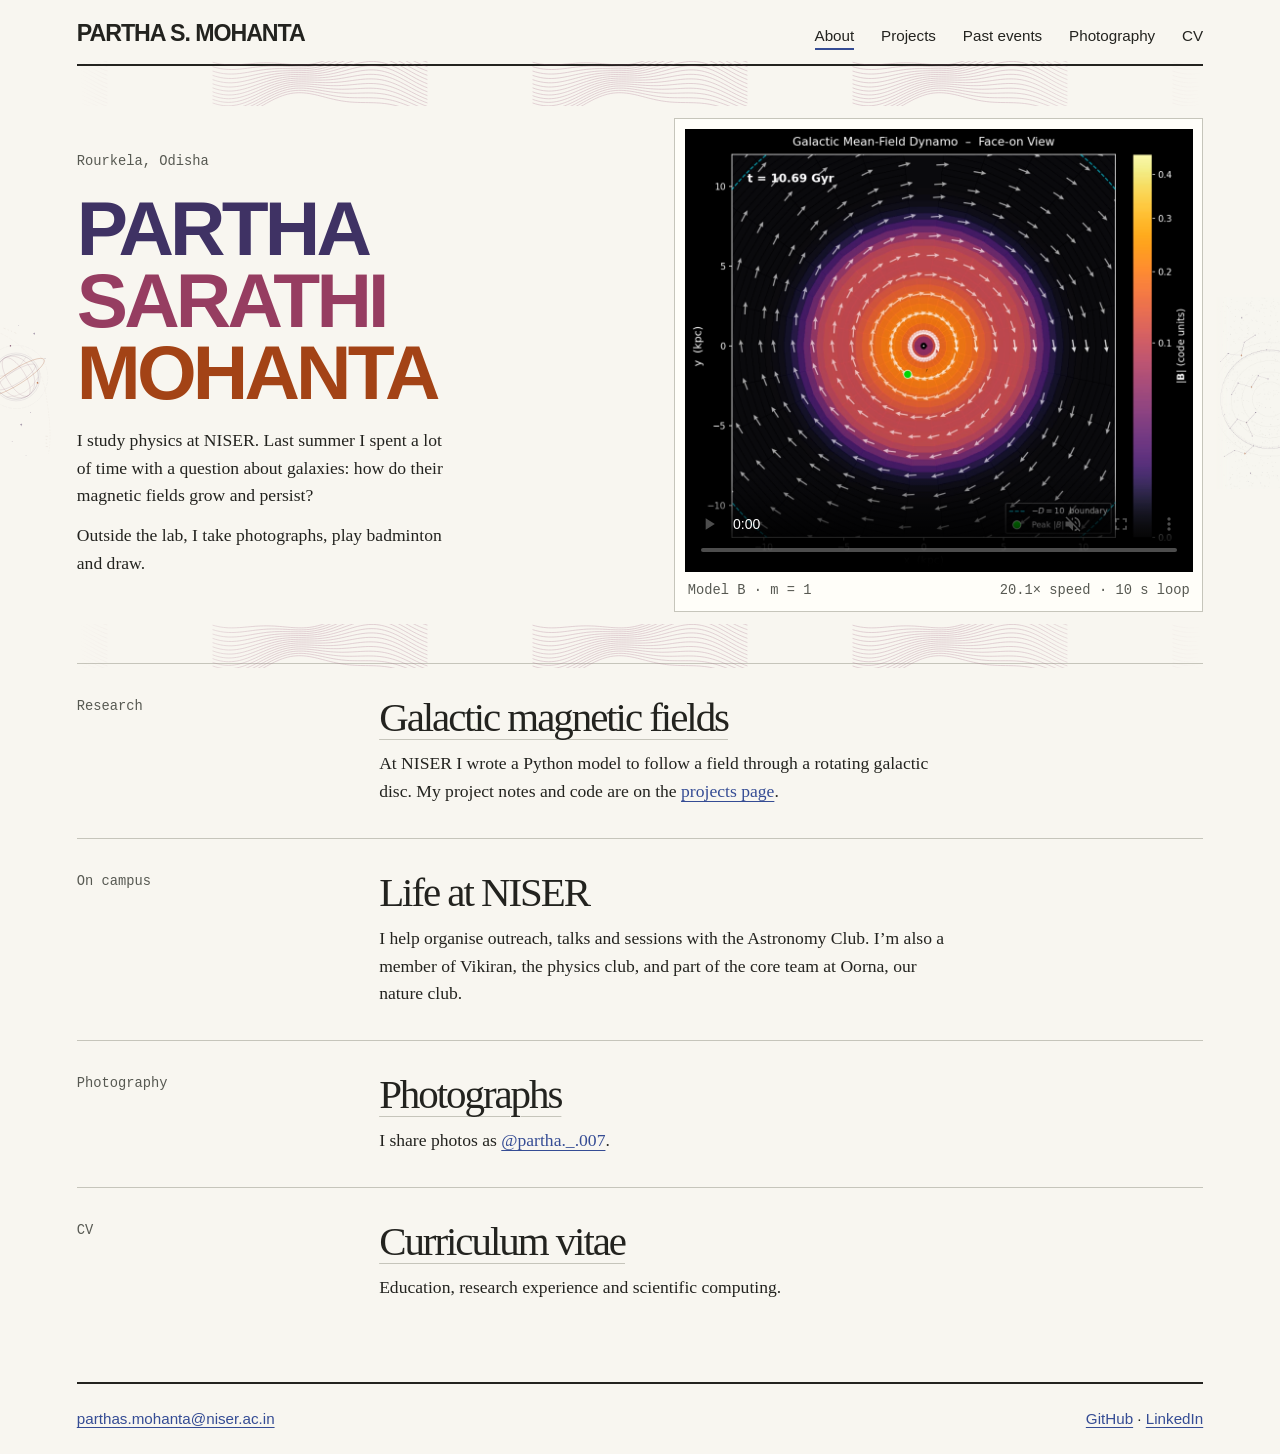
==== commit 5699a2a3: "Replace the stippled galaxy with an animated orbital engraving" ====
--- a/index.html
+++ b/index.html
@@ -5,7 +5,7 @@
   <meta name="viewport" content="width=device-width, initial-scale=1">
   <meta name="theme-color" content="#f8f6f0">
   <title>About · Partha Sarathi Mohanta</title>
-  <link rel="stylesheet" href="style.css?v=6">
+  <link rel="stylesheet" href="style.css?v=8">
 </head>
 <body class="home">
 <a class="skip" href="#main">Skip to content</a>
--- a/style.css
+++ b/style.css
@@ -41,10 +41,11 @@
 .line { display: grid; grid-template-columns: minmax(9rem,24%) 1fr; gap: 2rem; border-top: 1px solid var(--rule); padding: 2rem 0; }
 .line a:not(h2 a) { display: inline-block; }
 .line p + a { margin-top: .7rem; }
-.gallery { display: grid; grid-template-columns: repeat(auto-fit,minmax(min(100%,18rem),1fr)); gap: 2rem; margin: 2rem 0; align-items: start; }
+.gallery { columns: 3 17rem; column-gap: 1.75rem; margin: 2rem 0; }
+.gallery figure { display: inline-block; width: 100%; margin-bottom: 2rem; break-inside: avoid; }
 .gallery a { display: block; overflow: hidden; }
 .gallery img { transition: transform .4s; }
-.gallery a:hover img { transform: scale(1.025); }
+.gallery figure > a:hover { outline: 1px solid var(--rule); outline-offset: 3px; }
 .empty, .photo-intro { border-top: 1px solid var(--rule); padding-top: 1rem; }
 .entries:has(article) + .empty { display: none; }
 .cv { max-width: 760px; margin: auto; }
@@ -116,14 +117,14 @@
   .home .cover::before, .home .cover::after { height: 1.6rem; }
 }
 @media (prefers-reduced-motion: no-preference) {
-  .home .cover::before { animation: field-scroll 26s linear 2; }
-  .home .cover::after { animation: field-scroll 32s linear 2 reverse; }
+  .home .cover::before { animation: field-scroll 26s linear infinite; }
+  .home .cover::after { animation: field-scroll 32s linear infinite reverse; }
   @keyframes field-scroll {
     from { background-position-x: 0; }
     to { background-position-x: 320px; }
   }
 }
-.journal-photo img { aspect-ratio: 3 / 4; object-fit: contain; background: #19171b; }
+.journal-photo img { height: auto; }
 .journal-photo figcaption { border-bottom: 1px solid var(--rule); }
 .journal-photo > p { margin-top: .45rem; font-size: 1rem; }
 
@@ -143,7 +144,7 @@
   .home { isolation: isolate; }
   .home::before {
     left: 0;
-    background-image: url("assets/margin-spiral.webp");
+    background-image: url("assets/orbital-study.svg");
     mask-image: linear-gradient(to right, black 78%, transparent);
   }
   .home::after {
@@ -152,16 +153,30 @@
     mask-image: linear-gradient(to left, black 78%, transparent);
   }
 }
-@supports (animation-timeline: scroll()) {
-  @media screen and (min-width: 68rem) and (prefers-reduced-motion: no-preference) {
-    .home::before, .home::after {
-      animation: chart-drift linear both;
-      animation-timeline: scroll(root);
-    }
-    .home::after { animation-direction: reverse; }
-    @keyframes chart-drift {
-      from { background-position-y: calc(42% - 32px); }
-      to { background-position-y: calc(42% + 32px); }
-    }
+@media screen and (min-width: 68rem) and (prefers-reduced-motion: no-preference) {
+  .home::before { animation: celestial-drift 13s ease-in-out infinite alternate; }
+  .home::after { animation: celestial-drift 17s ease-in-out -8s infinite alternate-reverse; }
+  @keyframes celestial-drift {
+    from { transform: translateY(-16px); }
+    to { transform: translateY(16px); }
   }
 }
+
+.entries .line {
+  grid-template-columns: minmax(7.5rem, 18%) minmax(0, 1fr) clamp(4.5rem, 8vw, 7rem);
+  align-items: start;
+}
+.event-photo {
+  width: 100%;
+  aspect-ratio: 1;
+  overflow: hidden;
+  border: 1px solid var(--rule);
+  background: url("assets/contours.svg") center / auto 110% no-repeat, #efede6;
+}
+.event-photo img { width: 100%; height: 100%; object-fit: cover; }
+@media (max-width: 720px) {
+  .entries .line { grid-template-columns: minmax(0,1fr) 4.5rem; gap: .6rem 1rem; }
+  .entries .dateline { grid-column: 1; }
+  .entries .event-photo { grid-column: 2; grid-row: 1 / 3; }
+  .entries .line > div:not(.event-photo) { grid-column: 1; grid-row: 2; }
+}
